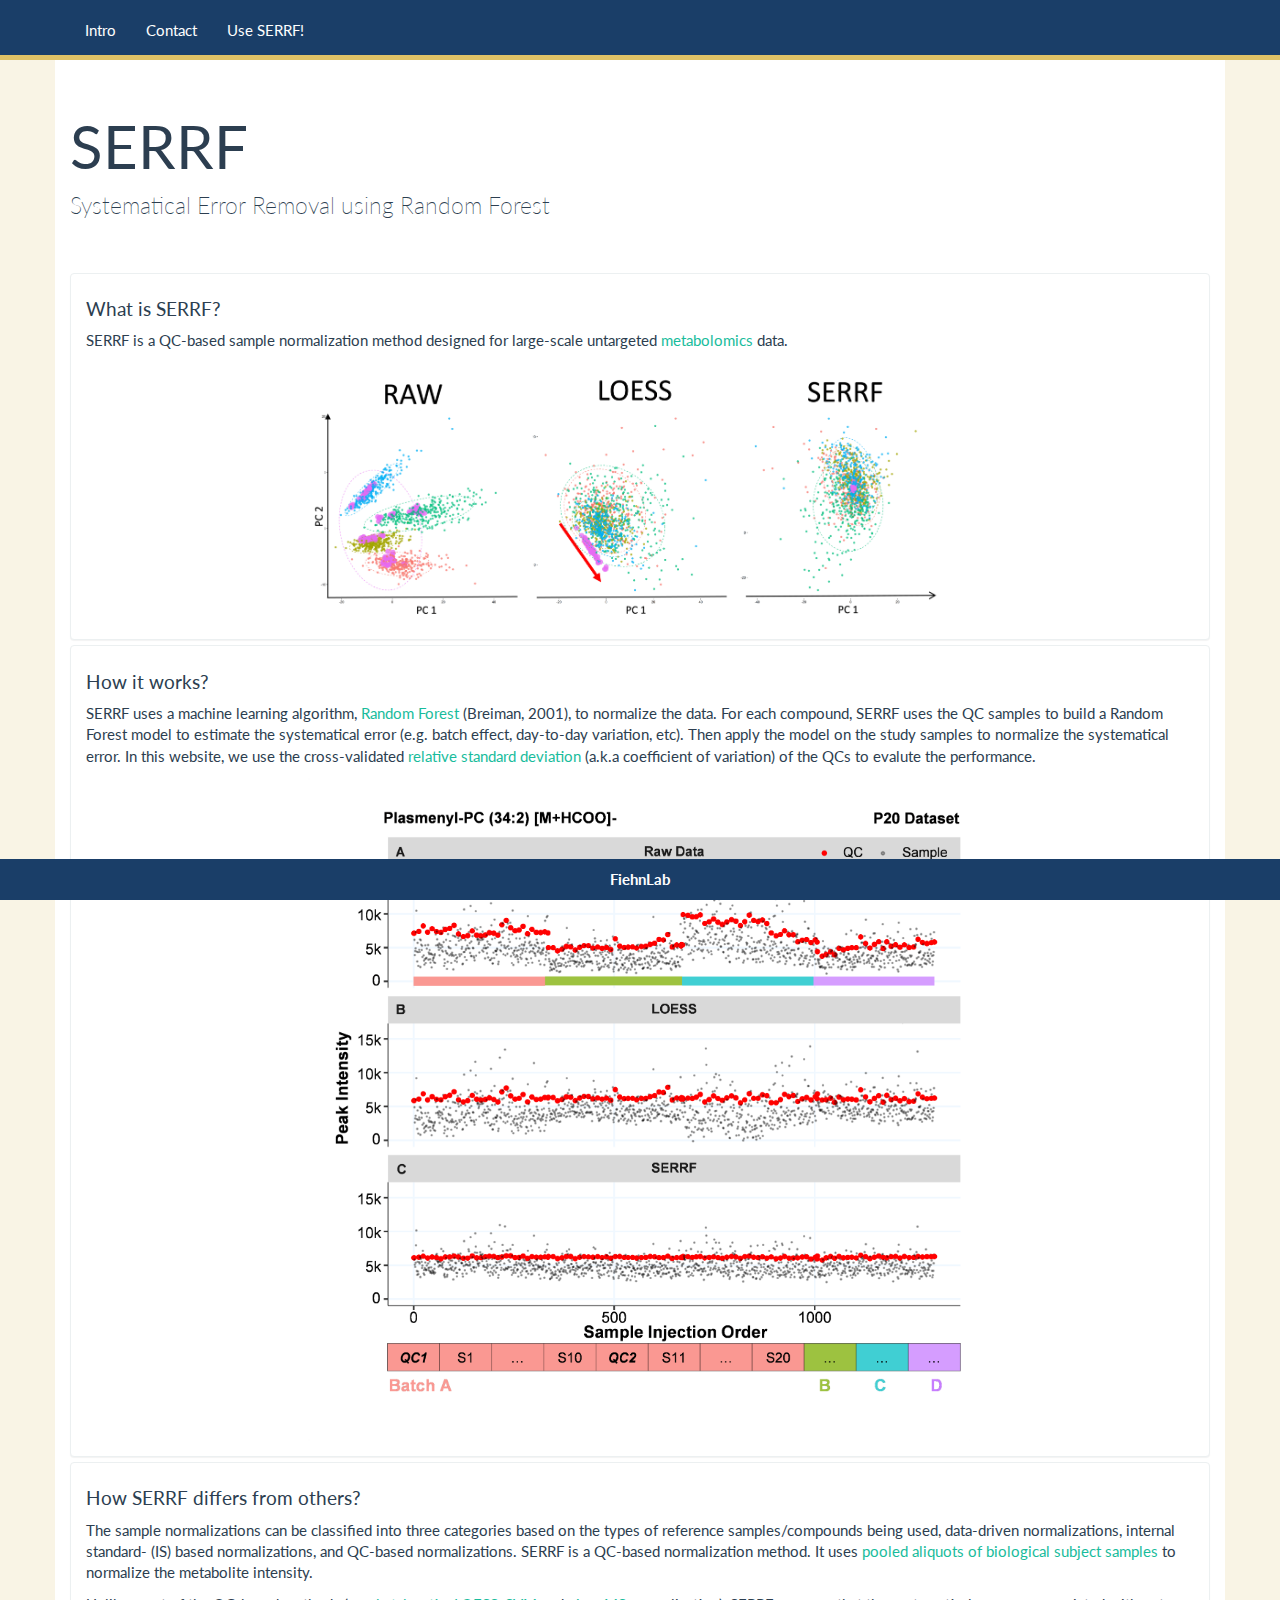
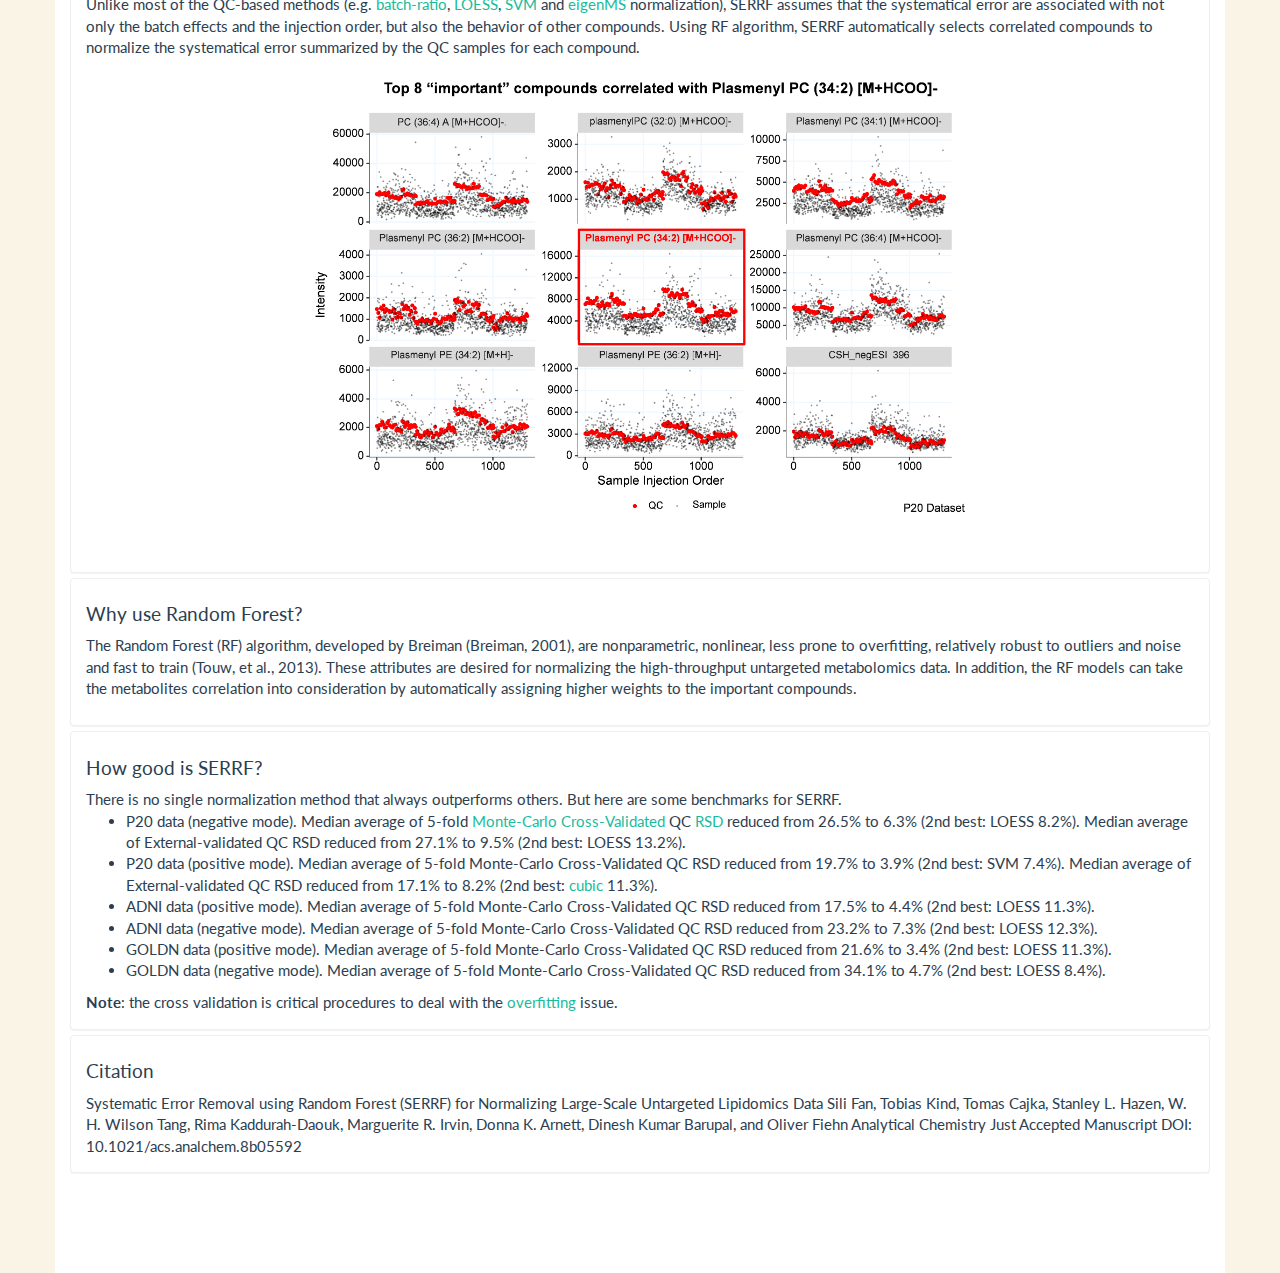
==== index.html @ 88c2a76c "S" ====
<!DOCTYPE html>
<html lang="en">
<head>
  <meta charset="utf-8">
  <meta http-equiv="X-UA-Compatible" content="IE=edge">
  <meta name="viewport" content="width=device-width, initial-scale=1">
  <meta name="author" content="Sili Fan">


  <title>SERRF</title>

  <link rel="shortcut icon" href="logo/logo - sm - inv - trans.png">


  <link rel="stylesheet" href="theme/bootstrap.css" media="screen">
  <link rel="stylesheet" href="theme/usebootstrap.css">
  <link rel="stylesheet" href="https://cdnjs.cloudflare.com/ajax/libs/font-awesome/4.7.0/css/font-awesome.min.css">
  <link rel="stylesheet" href="local.css">
  <link href="jquery-jvectormap-2.0.3.css" rel="stylesheet">
  <!-- DataTable -->
  <link href="https://cdn.datatables.net/1.10.19/css/jquery.dataTables.min.css" rel="stylesheet" type="text/css"/>



  <style type="text/css" media="all">
    /*Change the size here*/
    .tooltip-inner {width: 180px;}
  </style>

  <script src="jquery-3.2.1.min.js"></script>
  <script src="bootstrap/bootstrap.min.js"></script>
  <script src="bootstrap/usebootstrap.min.js"></script>
  <script src="jquery-jvectormap-2.0.3.min.js"></script>
  <script src="jquery-jvectormap-world-mill.min.js"></script>
  <script src="pouchdb-6.3.4.min.js"></script>
  <!--<script src="opencpu-0.5.js"></script>-->  <!-- plotly-->
  <script src="underscore.min.js"></script>
  <script src="plotly.min.js"></script>
  <script src="myJS.min.js"></script>
  <script src="jStat.min.js"></script>
  <!--<script src="ml.min.js"></script>-->
  <script src="parallel.min.js"></script>
  <script src="jstree.min.js"></script>
  <script src="lodash.min.js"></script>
  <script type="text/javascript" src="jquery.dataTables.min.js"></script>
  <script src="papaparse.min.js"></script>
  <script src="jszip.min.js"></script>
  <script src="FileSaver.min.js"></script>



</head>

<body style="background-color:#F9F4E5;">

   <div class="navbar navbar-default navbar-fixed-top" style="background-color: #1A3E68;border-bottom:5px solid #DFC166; height:20px">
      <div class="container">

        <div class="navbar-collapse collapse" id="navbar-main">
          <ul class="nav navbar-nav">
            <li>
              <a class="navigate" href="#" id='navintro'>Intro</a>
            </li>
            <li>
              <a class="navigate" href="#" id='navcontact'>Contact</a>
            </li>
            <!--<li>
              <a class="navigate" href="#" id='navtutorial'>Tutorial</a>
            </li>-->
            <li>
              <a class="navigate" href="#" id='navSERRF'><span class="rainbow">Use SERRF!</span></a>
            </li>
          </ul>

          <!--<ul class="nav navbar-nav navbar-right">
            <li><a class="navigate" href="#" id='navstat'><i class="	fa fa-pie-chart"></i></a></li>
          </ul>-->

          <!--<ul class="nav navbar-nav navbar-right">
            <li><a href="https://github.com/slfan2013/SERRFweb/issues" id='navbugs' target="_blank"  data-placement="bottom" data-toggle="tooltip" title="report error or issue"><i class="fa fa fa-bug"></i></a></li>
          </ul>-->

        </div>
      </div>
    </div>





<div class="container" style="background-color:white; padding-bottom:15px;">

<div id = 'intro' class="tabcontent">
<div class="page-header" id="banner">

        <div class="row">
          <div class="col-lg-6">
            <h1>SERRF</h1>
            <p class="lead">Systematical Error Removal using Random Forest</p>
          </div>
        </div>
</div>
<div class="panel-group">
  <div class="panel panel-default">
    <div class="panel-body">
      <h4>What is SERRF?</h4>
      <p>SERRF is a QC-based sample normalization method designed for large-scale untargeted <a href="https://www.ebi.ac.uk/training/online/course/introduction-metabolomics/what-metabolomics" target="_blank">metabolomics</a> data.</p>

      <img src="images/TOC.png" alt="What is SERRF?"  style="height:60%; width:60%;display: block;margin-left: auto;margin-right: auto;" >



    </div>
  </div>
  <div class="panel panel-default">
    <div class="panel-body">
      <h4>How it works?</h4>
      <p>SERRF uses a machine learning algorithm, <a href="https://en.wikipedia.org/wiki/Random_forest" target="_blank">Random Forest</a> (Breiman, 2001), to normalize the data. For each compound, SERRF uses the QC samples to build a Random Forest model to estimate the systematical error (e.g. batch effect, day-to-day variation, etc). Then apply the model on the study samples to normalize the systematical error. In this website, we use the cross-validated <a href="https://en.wikipedia.org/wiki/Coefficient_of_variation" target="_blank">relative standard deviation</a> (a.k.a coefficient of variation) of the QCs to evalute the performance.</p>


      <img src="images/individual plot.png" alt="What is SERRF?"  style="height:60%; width:60%;display: block;margin-left: auto;margin-right: auto;" >

    </div>
  </div>
  <div class="panel panel-default">
    <div class="panel-body">
      <h4>How SERRF differs from others?</h4>
      <p>The sample normalizations can be classified into three categories based on the types of reference samples/compounds being used, data-driven normalizations, internal standard- (IS) based normalizations, and QC-based normalizations. SERRF is a QC-based normalization method. It uses <a href="https://www.futurelearn.com/courses/metabolomics/0/steps/10703" target="_blank">pooled aliquots of biological subject samples</a> to normalize the metabolite intensity. </p><p> Unlike most of the QC-based methods (e.g. <a href="http://pubs.acs.org/doi/abs/10.1021/ac202733q" target="_blank">batch-ratio</a>, <a href="https://www.ncbi.nlm.nih.gov/pubmed/23240878" target="_blank">LOESS</a>, <a href="https://doi.org/10.1016/j.aca.2018.08.002" target="_blank">SVM</a> and <a href="http://journals.plos.org/plosone/article?id=10.1371/journal.pone.0116221" target="_blank">eigenMS</a> normalization), SERRF assumes that the systematical error are associated with not only the batch effects and the injection order, but also the behavior of other compounds. Using RF algorithm, SERRF automatically selects correlated compounds to normalize the systematical error summarized by the QC samples for each compound. </p>
      <img src="images/correlated compounds.png" alt="What is SERRF?" style="height:60%; width:60%;display: block;margin-left: auto;margin-right: auto;" >
    </div>
  </div>
  <div class="panel panel-default">
    <div class="panel-body">
      <h4>Why use Random Forest?</h4>
      <p>The Random Forest (RF) algorithm, developed by Breiman (Breiman, 2001), are nonparametric, nonlinear, less prone to overfitting, relatively robust to outliers and noise and fast to train (Touw, et al., 2013). These attributes are desired for normalizing the high-throughput untargeted metabolomics data. In addition, the RF models can take the metabolites correlation into consideration by automatically assigning higher weights to the important compounds. </p>
    </div>
  </div>
  <div class="panel panel-default">
    <div class="panel-body">
      <h4>How good is SERRF?</h4>
      There is no single normalization method that always outperforms others. But here are some benchmarks for SERRF.
      <ul>
        <li>P20 data (negative mode). Median average of 5-fold <a href="https://www.sciencedirect.com/science/article/pii/S0169743900001222">Monte-Carlo Cross-Validated</a> QC <a href="https://en.wikipedia.org/wiki/Coefficient_of_variation"  target="_blank">RSD</a> reduced from 26.5% to 6.3% (2nd best: LOESS 8.2%). Median average of External-validated QC RSD reduced from 27.1% to 9.5% (2nd best: LOESS 13.2%).</li>
        <li>P20 data (positive mode). Median average of 5-fold Monte-Carlo Cross-Validated QC RSD reduced from 19.7% to 3.9% (2nd best: SVM 7.4%). Median average of External-validated QC RSD reduced from 17.1% to 8.2% (2nd best: <a href="https://www.ncbi.nlm.nih.gov/pmc/articles/PMC3337420/" target="_blank">cubic</a> 11.3%).</li>
        <li>ADNI data (positive mode). Median average of 5-fold Monte-Carlo Cross-Validated QC RSD reduced from 17.5% to 4.4% (2nd best: LOESS 11.3%).</li>
        <li>ADNI data (negative mode). Median average of 5-fold Monte-Carlo Cross-Validated QC RSD reduced from 23.2% to 7.3% (2nd best: LOESS 12.3%).</li>
        <li>GOLDN data (positive mode). Median average of 5-fold Monte-Carlo Cross-Validated QC RSD reduced from 21.6% to 3.4% (2nd best: LOESS 11.3%).</li>
        <li>GOLDN data (negative mode). Median average of 5-fold Monte-Carlo Cross-Validated QC RSD reduced from 34.1% to 4.7% (2nd best: LOESS 8.4%).</li>
      </ul>
      <b>Note</b>: the cross validation is critical procedures to deal with the <a href="https://en.wikipedia.org/wiki/Overfitting" target="_blank">overfitting</a> issue.


    </div>
  </div>
  <div class="panel panel-default">
    <div class="panel-body">
      <h4>Citation</h4>
Systematic Error Removal using Random Forest (SERRF) for Normalizing Large-Scale Untargeted Lipidomics Data
Sili Fan, Tobias Kind, Tomas Cajka, Stanley L. Hazen, W. H. Wilson Tang, Rima Kaddurah-Daouk, Marguerite R. Irvin, Donna K. Arnett, Dinesh Kumar Barupal, and Oliver Fiehn
Analytical Chemistry Just Accepted Manuscript
DOI: 10.1021/acs.analchem.8b05592
    </div>
  </div>
<br /><br /><br />
  <!--<button id = "test">test</button>-->

</div>
</div>
<div id="contact" class="tabcontent" style="display: none;">
<div class="page-header" id="banner">

        <div class="row" id = "intro">
          <div class="col-lg-6">
            <h1>Contact</h1>
            <p class="lead">Let me know if you have any question!</p>
          </div>
        </div>
</div>




<div class="panel-group">
  <div class="panel panel-default">
    <div class="panel-body">
      <h4>Sili Fan</h4>
      <ul>
        <li>principal statistician in the <a href="http://metabolomics.ucdavis.edu/" target="_blank">West Coast Metabolomics Center</a></li>
        <li>Github at <a href="https://github.com/slfan2013" target="_blank">https://github.com/slfan2013</a></li>
        <li>email at slfan@ucdavis.edu</li>
        <li>KEGGLE at <a href="https://www.kaggle.com/bigdatafan" target="_blank">https://www.kaggle.com/bigdatafan</a></li>
      </ul>
    </div>
  </div>

</div>
</div>
<div id="tutorial" class="tabcontent" style="display: none;">
<div class="page-header" id="banner">

        <div class="row" id = "intro">
          <div class="col-lg-6">
            <h1>Tutorial</h1>
            <p class="lead">Using SERRF is simple.</p>
          </div>
        </div>
</div>




<div class="panel-group">
  <div class="panel panel-default">
    <div class="panel-body">
      <h4>Step1: Prepare the data</h4>
      <ul>
        <li>The data must be in the first sheet of a <em>.xlsx</em> file.</li>
        <li>Samples in column and compounds in rows. <em>Number of compounds is limited at &lt; 2000. Contact me if more help is needed.</em></li>
        <li><b>batch:</b> the index of batches. e.g. <em>A, B, C</em>.</li>
        <li><b>sampleType:</b> the index of sample type. Must include <em>qc, sample </em>(case sensitive).  <!--<a href="#" data-toggle="modal" data-target="#validate"><i class="fa fa-question-circle-o" id="blah"></i></a>--></li>


        <div id="validate" class="modal fade" role="dialog">
          <div class="modal-dialog">
            <!-- Modal content-->
            <div class="modal-content">

              <div class="modal-body">
                <ol>
                  <li>We build model using <em>qc</em>s.</li>
                  <li>Apply the model on <em>validate</em>s and <em>sample</em>s.</li>
                  <li>Test the performance using <em>validate</em>s.</li>
                </ol>
                <p>It is important to include <em>validate</em>s due to the overfitting issue.</p>
                <b>What if I don't have <em>validate</em>s?</b>
                <p>Randomly select ~20% of the <em>qc</em>s as <em>validate</em>s and use the rest ~80% as <em>qc</em>s.</p>
              </div>
            </div>

          </div>
      </div>

        <li><b>time:</b> the index of injection order or sample acquisition time. e.g. <em>1, 2, 3</em>.</li>
        <li><b>label:</b> The label of both samples and compounds. e.g. <em>sample1, sample2, sample3</em>, <em>xylose, glucose, unknown1</em>.</li>
        <li><b>No:</b> The numeric index of compounds. e.g. <em>1, 2, 3</em></li>
      </ul>
      <img src="images/tutorialDataFormat.PNG" alt="Mountain View" style="height:50%; width:50%">
      <a href="SERRF example dataset.xlsx" style="color:red"><b>download exmample</b></a>
    </div>
  </div>

  <div class="panel panel-default">
    <div class="panel-body">
      <h4>Step2: What if I have missing value</h4>
      <ul>
        <li>missing values must be empty cells in the .xlsx file</li>
        <li>The missing values of each compound will be automatically replaced by the half-minimum of that compound.</li>
      </ul>
    </div>
  </div>

    <div class="panel panel-default">
    <div class="panel-body">
      <h4>Step3: Start normalization</h4>
      <ul>
        <li>Go to the <em>Use SERRF</em>. (top of this page)</li>
        <li>Click the <em>Choose File</em> button. (The file format will be automatically checked after uploading)</li>
        <li>Click the <em>Apply SERRF normalization</em> button. (The normalzation procedure will take several minutes dependending on the sample size and number of compounds.)</li>
      </ul>
    </div>
  </div>

  <div class="panel panel-default">
    <div class="panel-body">
      <h4>Step4: Results and Download</h4>
      <ul>
        <li>PCA: use principal component analysis to visualize the result. A good normalization will put the qcs into a dense cluster and will put baches (distinguished by colors) to be overlapped.</li>
        <li>RSD: relative standard deviation is calculated on the <em>validate</em> of each compound. The median of all the metabolite's RSDs is used as the final evaluation. A low value of these RSDs indicates a good performance.</li>
        <li>Downloads the result by clicking the <em>Download Results</em> button.</li>
      </ul>
    </div>
  </div>

</div>






</div>
<div id="SERRF" class="tabcontent" style="display: none;">
<div class="page-header" id="banner">

        <div class="row" id = "intro">
          <div class="col-lg-6">
            <h1>SERRF</h1>
            <p class="lead">Normalize your data with SERRF.</p>
          </div>
        </div>

        <div class="row">
          <div class= "col-lg-12">
            <p>Using SERRF is easy. Just prepare your dataset the same format with the <a href="SERRF example dataset.xlsx">example dataset</a>, and upload it by clicking the "Choose File" button. When the dataset is successfully uploaded, simply click the "Start SERRF" button. A few minutes later, you'll have your normalized dataset ready to download. <a href="#" id="question">Still have questions?</a></p>
          </div>
        </div>
</div>

<input id = "input" type="file" disabled>
  <p style="color:red; display:block;">sorry. The server is under maintenance. Will be back by 6.4.2019 11:59AM California time.</p>
<div class='uploaded' style="display: none;" id='warningMessage'></div><p style="color:white;font-size:1%;margin:0;padding:0">.</p>
<p class='uploaded' style="display: none;" id='uploadedText'>uploaded</p>
<br />
<button href="#" class="btn btn-primary btn-sm btn-block" style="display:none" id="apply"><span id='applyText'>Start SERRF</span></button>
<p id="progress" style='color:white'></p>

<div class="row done" >


  <div id='finishtext'></div><br />

  <div class="col-md-6">
    <div id="before_pca"></div>
    <p><b>Figure1.</b> Principal Component Analysis score plot using the raw data.</p>
    <p>The median of QC RSD across all compounds is: <span id="rsdraw"></span>.</p>
    <p># (%) of compounds with QC RSD &lt; 20%: <span id="count_less_20_raw"></span> (<span id="perc_less_20_raw"></span>).</p>
    <div class="with_validate">
      <p>The median of validate RSD across all compounds is: <span id="rsdvalidateraw"></span>.</p>
    <p># (%) of compounds with validate RSD &lt; 20%: <span id="count_less_20_validate_raw"></span> (<span id="perc_less_20_validate_raw"></span>).</p>
    </div>
    
    
    <p></p>
  </div>
  <div class="col-md-6">
    <div id="after_pca"></div>
    <p><b>Figure2.</b> Principal Component Analysis score plot using the SERRF normalized data.</p>
    <p>The median of QC RSD across all compounds is: <span id="rsdSERRF"></span>.</p>
    <p># (%) of compounds with QC RSD &lt; 20%: <span id="count_less_20_SERRF"></span> (<span id="perc_less_20_SERRF"></span>).</p>
    
    <div class="with_validate">
      <p>The median of validate RSD across all compounds is: <span id="rsdvalidateSERRF"></span>.</p>
    <p># (%) of compounds with validate RSD &lt; 20%: <span id="count_less_20_validate_SERRF"></span> (<span id="perc_less_20_validate_SERRF"></span>).</p>
    </div>
    
    
    <p></p>
  </div>
</div>

<div class="row">
  <table id='result_datatable' class="display"></table>
</div>
<div id="scatter_plot"></div>
<button class="btn btn-primary btn-sm done" id="download"><span id='downloadText'>Download Results</span></button><br /><p class='done' id="asking_feedback">
Thank you! Was SERRF helpful? <a href="javascript:void(0)" id="feedback_yes">Yes</a>, <a href="javascript:void(0)" id="feedback_no">No</a>.</p><p id="feedback_response"></p><p></p><p></p><p></p><br />

</div>
<div id="stat" class="tabcontent" style="display: none;">
<div class="page-header" id="banner">

        <div class="row" id = "intro">
          <div class="col-lg-6">
            <h1>Statistic</h1>
            <p class="lead">Who is using SERRF?</p>
          </div>
        </div>

        Coming soon..
</div>



</div>
<!-- Global site tag (gtag.js) - Google Analytics -->
<script async src="https://www.googletagmanager.com/gtag/js?id=UA-108366054-1"></script>
<script>
  window.dataLayer = window.dataLayer || [];
  function gtag(){dataLayer.push(arguments);}
  gtag('js', new Date());

  gtag('config', 'UA-108366054-1');
</script>



<footer style="position: fixed;right: 0;bottom: 0;left: 0;padding: 1rem;margin:0;text-align: center;background-color:#1A3E68;border-color:transparent">
  <b><a href="http://www.metabolomics.ucdavis.edu" target="_blank" style="color:white">FiehnLab</a></b>
</footer>
</div>

<!--<div id="world-map" style="width: 600px; height: 400px"></div>-->
<script>
$(document).ready(function(){
    $('[data-toggle="tooltip"]').tooltip();
    $("#question").click(function(){
      window.open('mailto:slfan@ucdavis.edu?subject=SERRF Question.&body=Dear Sili, I have a question about SERRF. Please help.');
    })
});


</script>
<!--<script src="ml12122019.js"></script>-->


<script src="local.min.js"></script>

<script src="https://smtpjs.com/v3/smtp.js"></script>
</body>


</html>
---- theme/usebootstrap.css ----
body{padding-top:50px}#banner{border-bottom:none}.page-header h1{font-size:4em}.bs-docs-section{margin-top:8em}.bs-component{position:relative}.bs-component .modal{position:relative;top:auto;right:auto;left:auto;bottom:auto;z-index:1;display:block}.bs-component .modal-dialog{width:90%}.bs-component .popover{position:relative;display:inline-block;width:220px;margin:20px}#source-button{position:absolute;top:0;right:0;z-index:100;font-weight:bold}.progress{margin-bottom:10px}footer{margin:5em 0}footer li{float:left;margin-right:1.5em;margin-bottom:1.5em}footer p{clear:left;margin-bottom:0}.splash{padding:4em 0 2em;background-color:#1c2533;background:-webkit-linear-gradient(70deg, #080f1f 30%, #2b4b5a 87%, #435e67 100%);background:-o-linear-gradient(70deg, #080f1f 30%, #2b4b5a 87%, #435e67 100%);background:-ms-linear-gradient(70deg, #080f1f 30%, #2b4b5a 87%, #435e67 100%);background:-moz-linear-gradient(70deg, #080f1f 30%, #2b4b5a 87%, #435e67 100%);background:linear-gradient(20deg, #080f1f 30%, #2b4b5a 87%, #435e67 100%);background-attachment:fixed;color:#fff;text-align:center}.splash h1{font-size:4em}.splash #social{margin:2em 0}.splash .alert{margin:2em 0}.splash .bsa{max-width:350px;margin:0 auto;background:none}.splash .bsa .one .bsa_it_ad{border:1px solid #3e4653 !important;border-color:rgba(255,255,255,0.2) !important}.splash .bsa a{color:#fff}.section-tout{padding:4em 0 3em;border-top:1px solid rgba(255,255,255,0.1);border-bottom:1px solid rgba(0,0,0,0.1);background-color:#eaf1f1}.section-tout .fa{margin-right:.5em}.section-tout p{margin-bottom:3em}.section-preview{padding:4em 0 4em}.section-preview .preview{margin-bottom:4em;background-color:#eaf1f1;border:1px solid rgba(0,0,0,0.1);border-radius:6px}.section-preview .preview .image{padding:5px}.section-preview .preview .image img{border:1px solid rgba(0,0,0,0.1)}.section-preview .preview .options{text-align:center;padding:0 2em 2em}.section-preview .preview .options p{margin-bottom:2em}.section-preview .dropdown-menu{text-align:left}.section-preview .lead{margin-bottom:2em}@media (max-width:767px){.section-preview .image img{width:100%}}.sponsor img{border:1px solid rgba(0,0,0,0.1);border-radius:4px}.sponsor a:hover{text-decoration:none}.bsa{padding:0}.bsa .one .bsa_it_ad{border:none !important;background-color:transparent !important}.bsa .one .bsa_it_ad .bsa_it_t,.bsa .one .bsa_it_ad .bsa_it_d{color:inherit !important}.bsa .one .bsa_it_ad .bsa_it_i{margin-bottom:0 !important}.bsa .one .bsa_it_p{display:none}
---- local.css ----
.rainbow {


   /* Chrome, Safari, Opera */
  -webkit-animation: rainbow 3s infinite;

  /* Internet Explorer */
  -ms-animation: rainbow 3s infinite;

  /* Standar Syntax */
  animation: rainbow 3s infinite;
}

/* Chrome, Safari, Opera */
@-webkit-keyframes rainbow{
  0%{color: orange;}
  10%{color: purple;}
	20%{color: red;}
  30%{color: CadetBlue;}
	40%{color: yellow;}
  50%{color: coral;}
	60%{color: green;}
  70%{color: cyan;}
  80%{color: DeepPink;}
  90%{color: DodgerBlue;}
	100%{color: orange;}
}

/* Internet Explorer */
@-ms-keyframes rainbow{
  0%{color: orange;}
  10%{color: purple;}
	20%{color: red;}
	40%{color: yellow;}
	60%{color: green;}
	100%{color: orange;}
}

/* Standar Syntax */
@keyframes rainbow{
  0%{color: orange;}
  10%{color: purple;}
	20%{color: red;}
	40%{color: yellow;}
	60%{color: green;}
	100%{color: orange;}
}
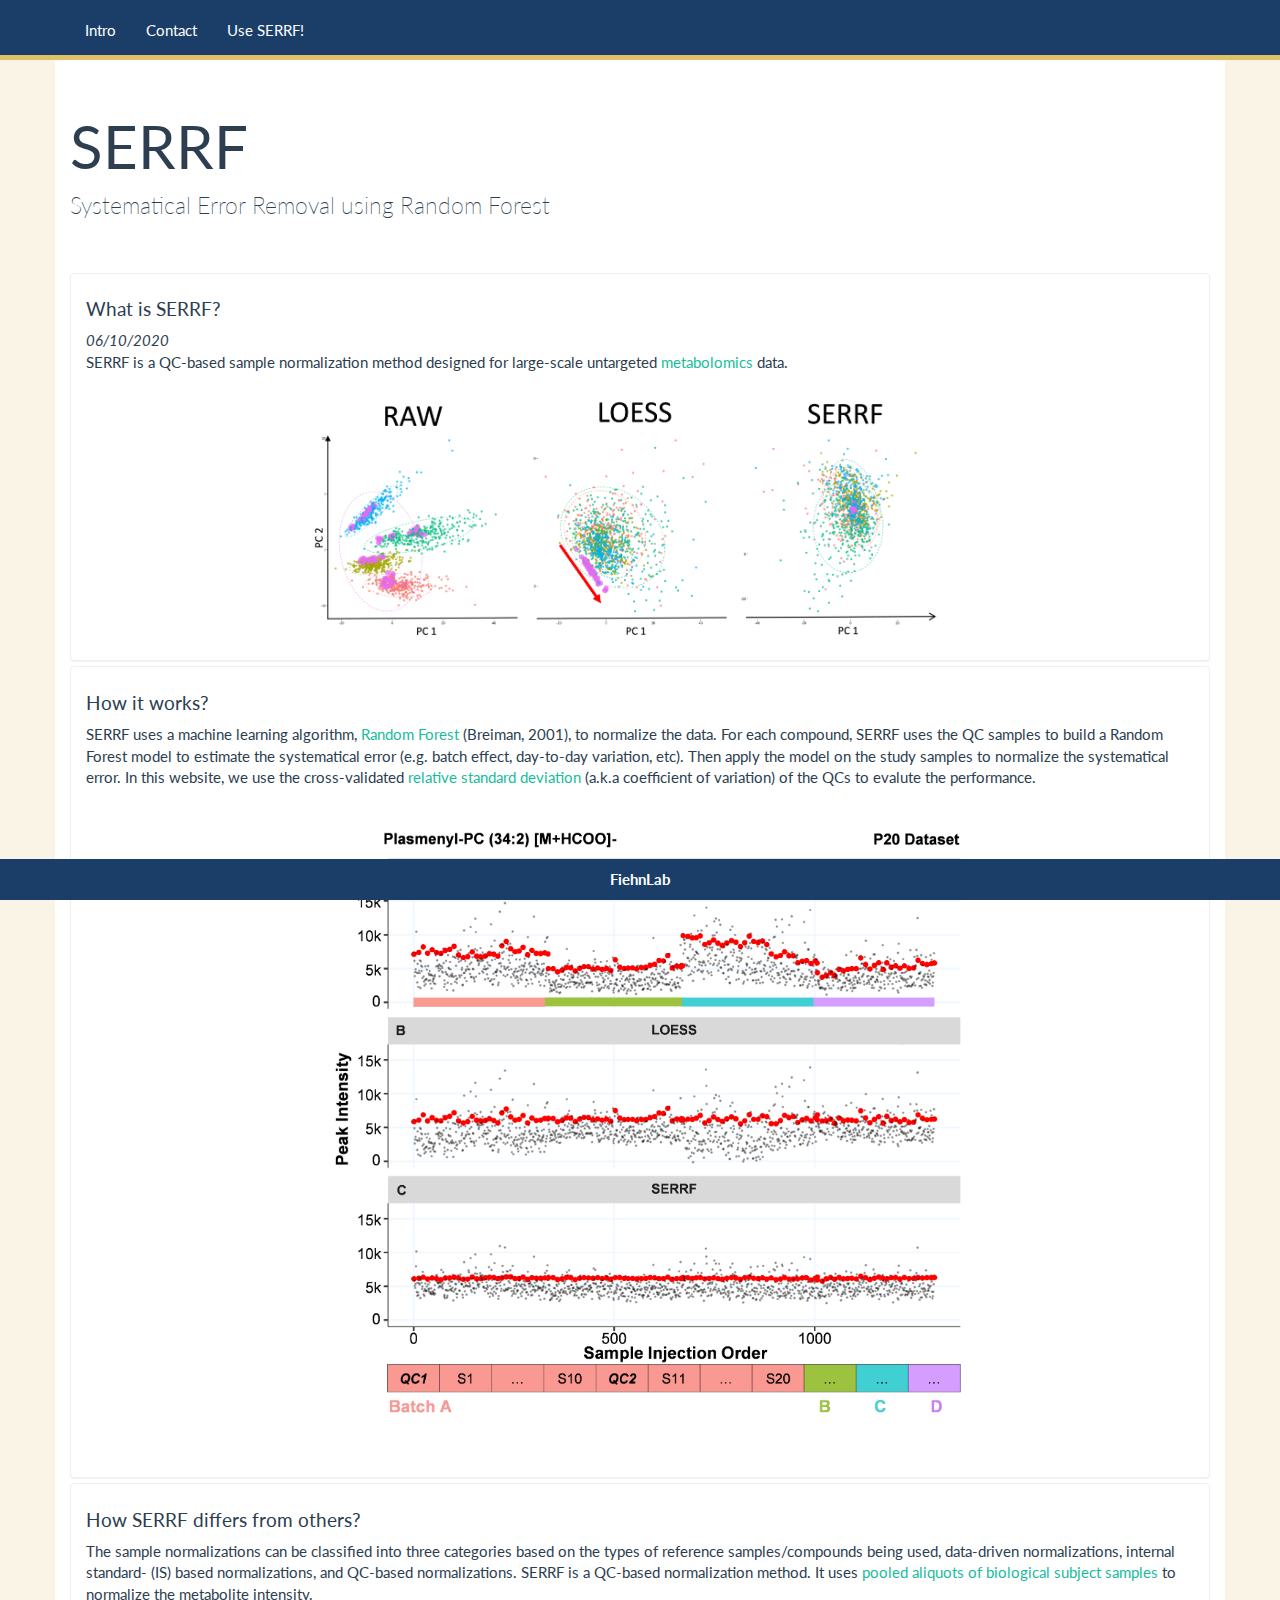
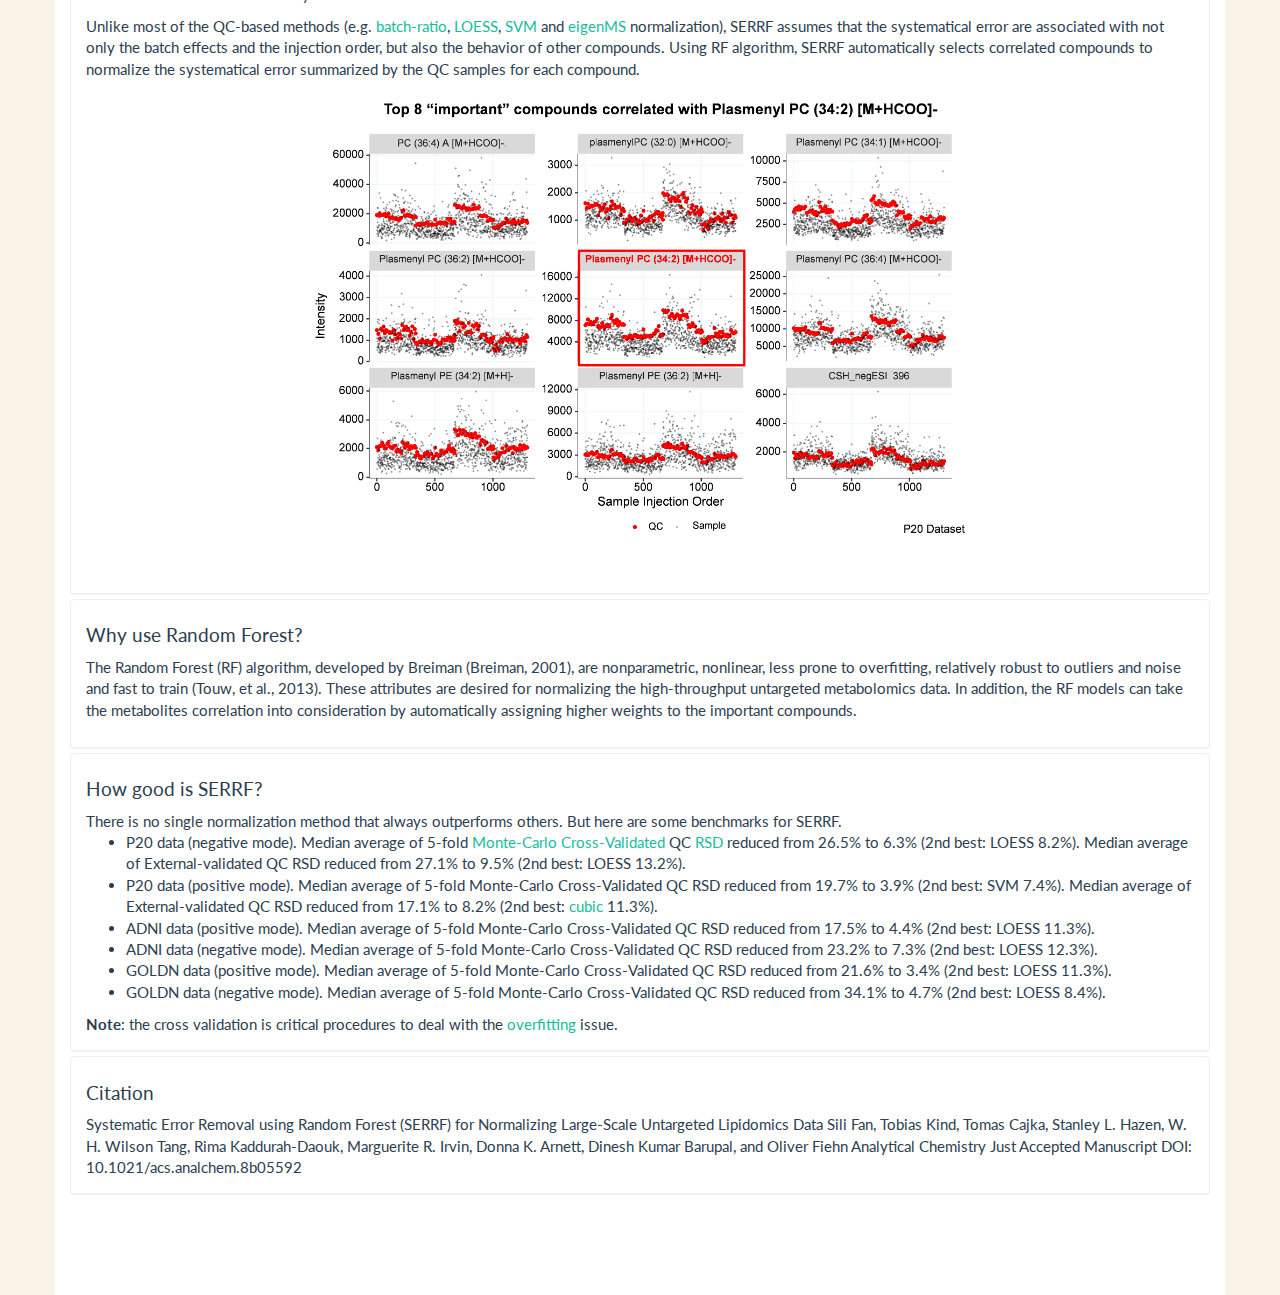
==== commit 23068318: "Update index.html" ====
--- a/index.html
+++ b/index.html
@@ -104,6 +104,7 @@
   <div class="panel panel-default">
     <div class="panel-body">
       <h4>What is SERRF?</h4>
+      <em>06/10/2020</em>
       <p>SERRF is a QC-based sample normalization method designed for large-scale untargeted <a href="https://www.ebi.ac.uk/training/online/course/introduction-metabolomics/what-metabolomics" target="_blank">metabolomics</a> data.</p>
 
       <img src="images/TOC.png" alt="What is SERRF?"  style="height:60%; width:60%;display: block;margin-left: auto;margin-right: auto;" >
@@ -301,15 +302,24 @@
 
         <div class="row">
           <div class= "col-lg-12">
-            <p>Using SERRF is easy. Just prepare your dataset the same format with the <a href="SERRF example dataset.xlsx">example dataset</a>, and upload it by clicking the "Choose File" button. When the dataset is successfully uploaded, simply click the "Start SERRF" button. A few minutes later, you'll have your normalized dataset ready to download. <a href="#" id="question">Still have questions?</a></p>
+            <p>Using SERRF is easy. Just prepare your dataset the same format with the <a href="SERRF example dataset.xlsx">example dataset</a>, and upload it by clicking the "Choose File" button. When the dataset is successfully uploaded, simply click the "Start SERRF" button. A few minutes later, you'll have your normalized dataset ready to download. Also, feel free to try our one-for-all <a href="https://github.com/slfan2013/SERRF-online/raw/master/backup%20js/normalization.R">R code</a>. <a href="#" id="question">Still have questions?</a></p>
           </div>
         </div>
 </div>
 
 <input id = "input" type="file" disabled>
-  <p style="color:red; display:block;">sorry. The server is under maintenance. Will be back by 6.4.2019 11:59AM California time.</p>
+<!--inline-->
+
+<p style="color:red; display:inlink;"><b>Please click this <a href="https://slfan.shinyapps.io/ShinySERRF/">link</a> to go to our temperal website for SERRF. The underlining normalization code is same.</b></p>
+
+  <p style="color:orange; display:inline;">The main server is under maintenance. Not sure when this update finish. Feel free to try our R code (see second line of the only paragraph on this page).</p>
 <div class='uploaded' style="display: none;" id='warningMessage'></div><p style="color:white;font-size:1%;margin:0;padding:0">.</p>
-<p class='uploaded' style="display: none;" id='uploadedText'>uploaded</p>
+
+
+
+
+
+<p class='uploaded' style="display: none;" id='uploadedText' disabled>uploaded</p>
 <br />
 <button href="#" class="btn btn-primary btn-sm btn-block" style="display:none" id="apply"><span id='applyText'>Start SERRF</span></button>
 <p id="progress" style='color:white'></p>
